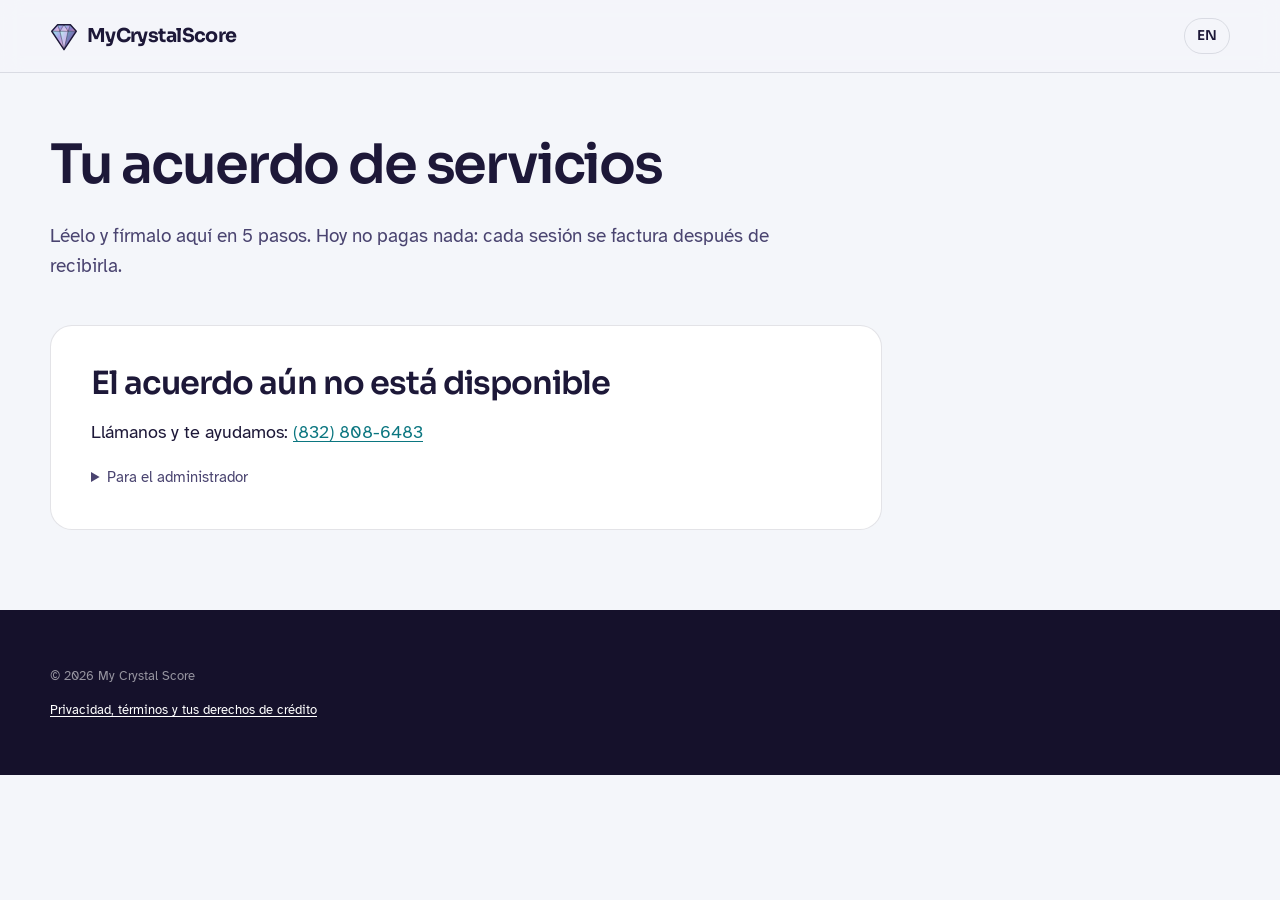
==== agreement.html @ 64c7a668 "Add client agreement: federal + Texas disclosures, e-sign consent, contract, cancellation notices" ====
<!doctype html>
<html lang="es" data-lang="es">
<head>
  <meta charset="utf-8">
  <meta name="viewport" content="width=device-width, initial-scale=1">
  <title>Tu acuerdo de servicios | MyCrystalScore</title>
  <meta name="mcs-title-es" content="Tu acuerdo de servicios | MyCrystalScore">
  <meta name="mcs-title-en" content="Your service agreement | MyCrystalScore">
  <meta name="robots" content="noindex">
  <meta name="theme-color" content="#1D1838">
  <link rel="icon" href="assets/img/favicon.svg" type="image/svg+xml">
  <link rel="preconnect" href="https://fonts.googleapis.com">
  <link rel="preconnect" href="https://fonts.gstatic.com" crossorigin>
  <link href="https://fonts.googleapis.com/css2?family=Atkinson+Hyperlegible:ital,wght@0,400;0,700;1,400&family=Sora:wght@400;600;700&display=swap" rel="stylesheet">
  <link rel="stylesheet" href="assets/css/styles.css">
  <script src="assets/js/config.js"></script>
  <script>
    (function () {
      try {
        var p = new URLSearchParams(location.search).get('lang');
        var l = p || localStorage.getItem('mcs-lang') || (window.MCS_CONFIG && MCS_CONFIG.defaultLang) || 'es';
        if (p) localStorage.setItem('mcs-lang', p);
        l = l === 'en' ? 'en' : 'es';
        document.documentElement.setAttribute('data-lang', l);
        document.documentElement.lang = l;
      } catch (e) {}
    })();
  </script>
</head>
<body>
  <a class="skip" href="#main"><span lang="es">Saltar al contenido</span><span lang="en">Skip to content</span></a>

  <header class="site-header">
    <div class="wrap header-inner">
      <a class="brand" href="index.html">
        <img src="assets/img/logo.svg" alt="" width="28" height="32">
        <span>MyCrystalScore</span>
      </a>
      <div class="header-actions" style="margin-left:auto">
        <button class="lang-toggle" type="button" data-lang-toggle data-aria-es="Ver el sitio en inglés" data-aria-en="Ver el sitio en español">
          <span lang="es">EN</span><span lang="en">ES</span>
        </button>
      </div>
    </div>
  </header>

  <main id="main" class="wrap agreement-main">
    <div class="page-head">
      <h1><span lang="es">Tu acuerdo de servicios</span><span lang="en">Your service agreement</span></h1>
      <p class="section-lede">
        <span lang="es">Léelo y fírmalo aquí en 5 pasos. Hoy no pagas nada: cada sesión se factura después de recibirla.</span>
        <span lang="en">Read and sign it here in 5 steps. You pay nothing today: each session is invoiced after you receive it.</span>
      </p>
    </div>

    <div id="agreement-app">
      <div class="preview-banner" data-preview-banner hidden>
        <strong><span lang="es">Vista previa.</span><span lang="en">Preview.</span></strong>
        <span lang="es">Puedes recorrer todos los pasos, pero no se puede firmar en este modo.</span>
        <span lang="en">You can go through every step, but signing is disabled in this mode.</span>
        <span data-missing-preview-wrap><br><span lang="es">Falta configurar en config.js:</span><span lang="en">Missing in config.js:</span> <code data-missing-preview></code></span>
      </div>

      <div class="step-card" data-unavailable hidden>
        <h2><span lang="es">El acuerdo aún no está disponible</span><span lang="en">The agreement isn't available yet</span></h2>
        <p data-contact><span lang="es">Llámanos y te ayudamos:</span><span lang="en">Call us and we'll help:</span> <a data-phone href="#"></a></p>
        <details class="admin-note">
          <summary><span lang="es">Para el administrador</span><span lang="en">For the site admin</span></summary>
          <p><span lang="es">Completa estos datos en assets/js/config.js:</span><span lang="en">Fill in these settings in assets/js/config.js:</span> <code data-missing-list></code></p>
          <p><a href="agreement.html?preview=1"><span lang="es">Ver vista previa</span><span lang="en">See preview</span></a></p>
        </details>
      </div>

      <div data-flow hidden>
        <ol class="stepper" data-stepper>
          <li><span lang="es">Tus datos</span><span lang="en">Your info</span></li>
          <li><span lang="es">Firma electrónica</span><span lang="en">E-signature</span></li>
          <li><span lang="es">Derechos federales</span><span lang="en">Federal rights</span></li>
          <li><span lang="es">Divulgación de Texas</span><span lang="en">Texas disclosure</span></li>
          <li><span lang="es">Contrato</span><span lang="en">Contract</span></li>
        </ol>

        <form id="agreement-form" novalidate>
          <!-- Step 1 -->
          <section class="step-card" data-step="1">
            <h2><span lang="es">Tus datos</span><span lang="en">Your info</span></h2>
            <div class="field">
              <label for="ag-name"><span lang="es">Nombre legal completo</span><span lang="en">Full legal name</span></label>
              <input id="ag-name" type="text" autocomplete="name" required>
              <p class="field-error" hidden></p>
            </div>
            <div class="row-2">
              <div class="field">
                <label for="ag-email"><span lang="es">Correo electrónico</span><span lang="en">Email</span></label>
                <input id="ag-email" type="email" inputmode="email" autocomplete="email" required>
                <p class="field-error" hidden></p>
              </div>
              <div class="field">
                <label for="ag-phone"><span lang="es">Teléfono celular</span><span lang="en">Mobile phone</span></label>
                <input id="ag-phone" type="tel" inputmode="tel" autocomplete="tel-national" required>
                <p class="field-error" hidden></p>
              </div>
            </div>
            <div class="field">
              <label for="ag-address"><span lang="es">Dirección (calle, ciudad, estado, código postal)</span><span lang="en">Address (street, city, state, ZIP)</span></label>
              <input id="ag-address" type="text" autocomplete="street-address" required>
              <p class="field-error" hidden></p>
            </div>
            <div class="field" data-plan-field>
              <label for="ag-plan"><span lang="es">Programa</span><span lang="en">Program</span></label>
              <select id="ag-plan">
                <option value="individual" data-es="Programa individual" data-en="Individual program">Programa individual</option>
                <option value="pareja" data-es="Pareja" data-en="Couples">Pareja</option>
              </select>
            </div>
            <div class="field" data-coclient hidden>
              <label for="ag-coclient"><span lang="es">Nombre completo de tu pareja (firma su propio acuerdo)</span><span lang="en">Your partner's full name (signs their own agreement)</span></label>
              <input id="ag-coclient" type="text">
              <p class="field-error" hidden></p>
            </div>
            <p class="form-note"><span lang="es">Este acuerdo nunca te pide tu número de Seguro Social ni tu ITIN.</span><span lang="en">This agreement never asks for your Social Security number or ITIN.</span></p>
            <div class="step-actions"><span></span><button class="btn btn-primary" type="button" data-next><span lang="es">Continuar</span><span lang="en">Continue</span></button></div>
          </section>

          <!-- Step 2 -->
          <section class="step-card" data-step="2" hidden>
            <h2><span lang="es">Consentimiento para firmar en línea</span><span lang="en">Consent to sign online</span></h2>
            <div class="doc-plain" data-doc="esign"></div>
            <label class="consent" for="ag-esign">
              <input type="checkbox" id="ag-esign">
              <span><span lang="es">Doy mi consentimiento para recibir y firmar estos documentos de forma electrónica.</span><span lang="en">I consent to receive and sign these documents electronically.</span><p class="field-error" hidden></p></span>
            </label>
            <label class="consent" for="ag-access">
              <input type="checkbox" id="ag-access">
              <span><span lang="es">Confirmo que puedo abrir y leer esta página, y que puedo imprimirla o guardarla.</span><span lang="en">I confirm I can open and read this page, and that I can print or save it.</span><p class="field-error" hidden></p></span>
            </label>
            <div class="step-actions">
              <button class="btn btn-ghost" type="button" data-back><span lang="es">Atrás</span><span lang="en">Back</span></button>
              <button class="btn btn-primary" type="button" data-next><span lang="es">Continuar</span><span lang="en">Continue</span></button>
            </div>
          </section>

          <!-- Step 3 -->
          <section class="step-card" data-step="3" hidden>
            <p class="doc-label"><span lang="es">Documento 1 de 3</span><span lang="en">Document 1 of 3</span></p>
            <h2><span lang="es">Tus derechos según la ley federal</span><span lang="en">Your rights under federal law</span></h2>
            <p><span lang="es">La ley nos pide entregarte esta declaración por separado, antes de cualquier contrato.</span><span lang="en">The law requires us to give you this statement separately, before any contract.</span></p>
            <div class="legal-doc" data-doc="federal" tabindex="0"></div>
            <div class="field ack">
              <label for="ag-ack-federal"><span lang="es">Escribe tu nombre completo para firmar de recibido</span><span lang="en">Type your full name to acknowledge receipt</span></label>
              <input id="ag-ack-federal" type="text" autocomplete="off">
              <p class="form-note"><span lang="es">Debe coincidir con:</span><span lang="en">Must match:</span> <strong data-name-hint></strong></p>
              <p class="field-error" hidden></p>
            </div>
            <div class="step-actions">
              <button class="btn btn-ghost" type="button" data-back><span lang="es">Atrás</span><span lang="en">Back</span></button>
              <button class="btn btn-primary" type="button" data-next><span lang="es">Firmar de recibido y continuar</span><span lang="en">Acknowledge and continue</span></button>
            </div>
          </section>

          <!-- Step 4 -->
          <section class="step-card" data-step="4" hidden>
            <p class="doc-label"><span lang="es">Documento 2 de 3</span><span lang="en">Document 2 of 3</span></p>
            <h2><span lang="es">Declaración de divulgación de Texas</span><span lang="en">Texas disclosure statement</span></h2>
            <div class="legal-doc" data-doc="texas" tabindex="0"></div>
            <div class="field ack">
              <label for="ag-ack-texas"><span lang="es">Escribe tu nombre completo para firmar de recibido</span><span lang="en">Type your full name to acknowledge receipt</span></label>
              <input id="ag-ack-texas" type="text" autocomplete="off">
              <p class="form-note"><span lang="es">Debe coincidir con:</span><span lang="en">Must match:</span> <strong data-name-hint></strong></p>
              <p class="field-error" hidden></p>
            </div>
            <div class="step-actions">
              <button class="btn btn-ghost" type="button" data-back><span lang="es">Atrás</span><span lang="en">Back</span></button>
              <button class="btn btn-primary" type="button" data-next><span lang="es">Firmar de recibido y continuar</span><span lang="en">Acknowledge and continue</span></button>
            </div>
          </section>

          <!-- Step 5 -->
          <section class="step-card" data-step="5" hidden>
            <p class="doc-label"><span lang="es">Documento 3 de 3</span><span lang="en">Document 3 of 3</span></p>
            <h2><span lang="es">Contrato de servicios</span><span lang="en">Services contract</span></h2>
            <div class="legal-doc" data-doc="contract" tabindex="0"></div>
            <h3 class="notices-title"><span lang="es">Avisos de cancelación (adjuntos)</span><span lang="en">Notice of Cancellation (attached)</span></h3>
            <div class="legal-doc legal-doc-short" data-doc="notices" tabindex="0"></div>

            <div class="sign-block">
              <div data-doc="cancel"></div>
              <p class="deadline-note"><span lang="es">Fecha límite para cancelar:</span><span lang="en">Cancellation deadline:</span> <strong data-deadline-text></strong> <span lang="es">a la medianoche.</span><span lang="en">at midnight.</span></p>
              <div class="field">
                <label for="ag-sign"><span lang="es">Firma: escribe tu nombre legal completo</span><span lang="en">Signature: type your full legal name</span></label>
                <input id="ag-sign" class="sig-input" type="text" autocomplete="off">
                <p class="form-note"><span lang="es">Debe coincidir con:</span><span lang="en">Must match:</span> <strong data-name-hint></strong></p>
                <p class="field-error" hidden></p>
              </div>
              <label class="consent" for="ag-agree">
                <input type="checkbox" id="ag-agree">
                <span><span lang="es">Leí y acepto este contrato. Entiendo que hoy no pago nada y que cada sesión se factura después de recibirla.</span><span lang="en">I have read and agree to this contract. I understand I pay nothing today and each session is invoiced after I receive it.</span><p class="field-error" hidden></p></span>
              </label>
            </div>

            <div class="step-actions">
              <button class="btn btn-ghost" type="button" data-back><span lang="es">Atrás</span><span lang="en">Back</span></button>
              <button class="btn btn-primary" type="submit" data-sign><span lang="es">Firmar acuerdo</span><span lang="en">Sign agreement</span></button>
            </div>
            <div class="form-alert" data-alert role="alert" hidden></div>
          </section>
        </form>
      </div>

      <section class="step-card done-card" data-done hidden tabindex="-1">
        <div class="gem" data-gem-static="1"></div>
        <h2><span lang="es">Acuerdo firmado</span><span lang="en">Agreement signed</span></h2>
        <p><span lang="es">Guarda tu copia. Incluye los 3 documentos y los avisos de cancelación.</span><span lang="en">Save your copy. It includes all 3 documents and the cancellation notices.</span></p>
        <ul class="check-list">
          <li><span lang="es">Puedes cancelar sin costo hasta la medianoche del</span><span lang="en">You can cancel at no cost until midnight on</span> <strong data-done-deadline></strong>.</li>
          <li><span lang="es">Tu primera sesión puede agendarse a partir del</span><span lang="en">Your first session can be scheduled starting</span> <strong data-done-earliest></strong>.</li>
          <li><span lang="es">Hoy no pagas nada. Te llegará una factura después de cada sesión.</span><span lang="en">You pay nothing today. You'll get an invoice after each session.</span></li>
        </ul>
        <div class="success-actions">
          <a class="btn btn-primary" data-download href="#"><span lang="es">Descargar mi copia</span><span lang="en">Download my copy</span></a>
          <button class="btn btn-ghost" type="button" data-print><span lang="es">Imprimir o guardar PDF</span><span lang="en">Print or save PDF</span></button>
        </div>
        <p class="form-note"><span lang="es">Código de verificación:</span><span lang="en">Verification code:</span> <code data-done-hash></code></p>
      </section>
    </div>
  </main>

  <div id="print-root"></div>

  <footer class="site-footer">
    <div class="wrap">
      <div class="footer-legal" style="padding-top:0">
        <p data-cso hidden>
          <span lang="es">Organización de Servicios de Crédito registrada en Texas, núm.</span>
          <span lang="en">Registered Texas Credit Services Organization No.</span>
          <span data-cso-num></span>
        </p>
        <p>© <span data-year>2026</span> <span data-legal-name>My Crystal Score</span></p>
        <p><a href="legal.html"><span lang="es">Privacidad, términos y tus derechos de crédito</span><span lang="en">Privacy, terms, and your credit rights</span></a></p>
      </div>
    </div>
  </footer>

  <script src="assets/js/main.js"></script>
  <script src="assets/js/agreement-legal.js"></script>
  <script src="assets/js/agreement-contract.js"></script>
  <script src="assets/js/agreement.js"></script>
</body>
</html>
---- assets/css/styles.css ----
/* =====================================================================
   MyCrystalScore — styles
   Palette: amethyst ink + cool mist, with iridescent "crystal" facets
   Type: Sora (headings, numbers) + Atkinson Hyperlegible (reading)
   ===================================================================== */
:root {
  --ink: #1D1838;
  --ink-2: #4A4470;
  --ink-3: #6E6893;
  --ink-deep: #15112B;
  --mist: #F4F6FA;
  --quartz: #ECE8F7;
  --white: #FFFFFF;
  --aqua: #2BB3BC;
  --aqua-bright: #7FE3E8;
  --aqua-deep: #0B7680;
  --aqua-pale: #D7F3F4;
  --lilac: #9B8BE0;
  --rose: #EFA3C2;
  --cloud: #CFCADB;
  --error: #B3261E;
  --line: rgba(29, 24, 56, .12);
  --line-dark: rgba(255, 255, 255, .14);

  --font-display: "Sora", system-ui, -apple-system, "Segoe UI", sans-serif;
  --font-body: "Atkinson Hyperlegible", system-ui, -apple-system, "Segoe UI", sans-serif;

  --wrap: 1180px;
  --header-h: 72px;
}

/* ---------- Base ---------- */
*, *::before, *::after { box-sizing: border-box; }
[hidden] { display: none !important; }
html { scroll-behavior: smooth; -webkit-text-size-adjust: 100%; scroll-padding-top: calc(var(--header-h) + 12px); }
body {
  margin: 0;
  background: var(--mist);
  color: var(--ink);
  font-family: var(--font-body);
  font-size: 1.125rem;
  line-height: 1.6;
  -webkit-font-smoothing: antialiased;
}
img, svg { max-width: 100%; display: block; }
h1, h2, h3 {
  font-family: var(--font-display);
  font-weight: 600;
  line-height: 1.12;
  letter-spacing: -.02em;
  margin: 0 0 .5em;
  text-wrap: balance;
}
h1 { font-size: clamp(2.6rem, 5.6vw, 4.5rem); letter-spacing: -.04em; line-height: 1.04; }
h2 { font-size: clamp(1.9rem, 3.4vw, 2.75rem); letter-spacing: -.03em; }
h3 { font-size: 1.25rem; letter-spacing: -.01em; }
p { margin: 0 0 1em; max-width: 62ch; }
a { color: var(--aqua-deep); text-underline-offset: .18em; }
a[data-phone] { white-space: nowrap; }
:focus-visible { outline: 3px solid var(--aqua); outline-offset: 3px; border-radius: 4px; }

/* Language switching: only the active language is shown */
html[data-lang="es"] body [lang="en"]:not(.keep-lang),
html[data-lang="en"] body [lang="es"]:not(.keep-lang) { display: none !important; }

.wrap { width: min(100% - 2.5rem, var(--wrap)); margin-inline: auto; }
.skip {
  position: absolute; left: 1rem; top: -100px; z-index: 100;
  background: var(--ink); color: #fff; padding: .6rem 1rem; border-radius: 8px;
}
.skip:focus { top: 1rem; }

/* ---------- Buttons ---------- */
.btn {
  white-space: nowrap;
  display: inline-flex; align-items: center; justify-content: center; gap: .5rem;
  font-family: var(--font-display); font-weight: 600; font-size: 1rem; line-height: 1.2;
  text-decoration: none; text-align: center;
  border-radius: 999px; padding: .95rem 1.6rem;
  border: 2px solid transparent; cursor: pointer;
  transition: background-color .15s ease, color .15s ease, border-color .15s ease;
}
.btn-primary { background: var(--aqua-deep); color: #fff; }
.btn-primary:hover { background: #085E66; }
.btn-ghost { background: transparent; color: var(--ink); border-color: var(--ink); }
.btn-ghost:hover { background: var(--ink); color: #fff; }
.btn-crystal { background: var(--aqua-bright); color: var(--ink); }
.btn-crystal:hover { background: #fff; }
.btn-light { background: #fff; color: var(--ink); }
.btn-light:hover { background: var(--aqua-pale); }
.btn-sm { padding: .6rem 1.1rem; font-size: .95rem; }
.btn[disabled] { opacity: .6; cursor: progress; }

/* ---------- Header ---------- */
.site-header {
  position: sticky; top: 0; z-index: 50;
  background: rgba(244, 246, 250, .9);
  -webkit-backdrop-filter: saturate(1.4) blur(10px);
  backdrop-filter: saturate(1.4) blur(10px);
  border-bottom: 1px solid var(--line);
}
.header-inner { display: flex; align-items: center; gap: 1.5rem; height: var(--header-h); }
.brand {
  display: flex; align-items: center; gap: .55rem; text-decoration: none; color: var(--ink);
  font-family: var(--font-display); font-weight: 700; font-size: 1.2rem; letter-spacing: -.03em;
}
.brand img { width: 28px; height: auto; }
.nav { display: flex; gap: 1.75rem; margin-left: auto; }
.nav a { color: var(--ink-2); text-decoration: none; font-size: 1rem; }
.nav a:hover { color: var(--ink); text-decoration: underline; }
.nav .nav-login, .nav .nav-cta { display: none; }
.nav a.nav-cta { color: var(--aqua-deep); font-weight: 700; border-bottom: 0; }
.header-actions { display: flex; align-items: center; gap: .9rem; }
.lang-toggle {
  background: none; border: 1.5px solid var(--line); border-radius: 999px;
  padding: .4rem .75rem; font: inherit; font-family: var(--font-display); font-size: .85rem; font-weight: 600;
  color: var(--ink); cursor: pointer;
}
.lang-toggle:hover { border-color: var(--ink); }
.link-login { color: var(--ink); text-decoration: none; font-size: 1rem; }
.link-login:hover { text-decoration: underline; }
.menu-btn {
  display: none; width: 44px; height: 44px; border-radius: 12px;
  border: 1.5px solid var(--line); background: none; cursor: pointer; place-items: center;
}
.menu-btn span, .menu-btn span::before, .menu-btn span::after {
  display: block; width: 18px; height: 2px; background: var(--ink); position: relative; content: "";
}
.menu-btn span::before { position: absolute; top: -6px; }
.menu-btn span::after { position: absolute; top: 6px; }

@media (max-width: 960px) {
  .nav {
    position: absolute; top: var(--header-h); left: 0; right: 0;
    flex-direction: column; gap: 0; display: none;
    background: var(--mist); border-bottom: 1px solid var(--line);
    padding: .25rem 1.25rem 1rem;
  }
  .nav.open { display: flex; }
  .nav a { padding: .9rem 0; border-bottom: 1px solid var(--line); font-size: 1.05rem; }
  .nav .nav-login:not([hidden]) { display: block; }
  .nav .nav-cta { display: block; }
  .link-login { display: none; }
  .header-actions { margin-left: auto; }
  .menu-btn { display: grid; }
}
@media (max-width: 520px) {
  .header-inner { gap: .75rem; }
  .header-actions { gap: .5rem; }
  .site-header .header-actions .btn-sm { display: none; }
}

/* ---------- Sections ---------- */
.section { padding: clamp(4rem, 8vw, 7rem) 0; }
.section-head { max-width: 42rem; margin-bottom: 2.75rem; }
.section-lede { color: var(--ink-2); font-size: 1.2rem; }

/* ---------- Hero ---------- */
.hero { padding: clamp(3rem, 7vw, 6rem) 0 clamp(3.5rem, 7vw, 6rem); }
.hero-grid {
  display: grid; grid-template-columns: 1.15fr .85fr;
  gap: clamp(2rem, 5vw, 4.5rem); align-items: center;
}
.hero h1 { max-width: 11ch; }
.lede { font-size: 1.25rem; color: var(--ink-2); max-width: 34em; }
.cta-row { display: flex; flex-wrap: wrap; gap: .8rem; margin: 1.9rem 0 2.1rem; }
.assurances { list-style: none; padding: 0; margin: 0; display: grid; gap: .55rem; color: var(--ink-2); font-size: 1rem; }
.assurances li, .plan li, .check-list li { display: flex; gap: .7rem; align-items: baseline; }
.assurances li::before, .plan li::before, .check-list li::before {
  content: ""; flex: none; width: .55rem; height: .55rem;
  transform: translateY(-.08rem) rotate(45deg);
  background: linear-gradient(135deg, var(--aqua), var(--lilac));
  border-radius: 2px;
}

/* The jewel box: dark card that holds the crystal score */
.jewel {
  margin: 0;
  background: radial-gradient(120% 85% at 50% 0%, #332C63 0%, var(--ink) 62%);
  color: #fff; border-radius: 28px;
  padding: 2.25rem 2rem 1.5rem;
  box-shadow: 0 34px 60px -34px rgba(29, 24, 56, .65);
}
.gem { width: min(210px, 62%); margin: 0 auto; aspect-ratio: 240 / 270; }
.gem svg { width: 100%; height: 100%; overflow: visible; }
.score-readout { display: flex; align-items: baseline; justify-content: center; gap: .8rem; margin-top: .75rem; }
.score-num {
  font-family: var(--font-display); font-weight: 600;
  font-size: clamp(3.2rem, 6vw, 4.4rem); letter-spacing: -.04em; line-height: 1;
  font-variant-numeric: tabular-nums;
}
.score-band { font-family: var(--font-display); font-size: 1.05rem; color: var(--aqua-pale); min-width: 5.5em; }
.meter {
  position: relative; height: 6px; border-radius: 6px; max-width: 280px; margin: 1.1rem auto 0;
  background: linear-gradient(90deg, #6E6893, var(--lilac) 45%, var(--aqua-bright));
}
.meter i {
  position: absolute; top: 50%; left: var(--pos, 50%);
  width: 14px; height: 14px; border-radius: 3px; background: #fff;
  transform: translate(-50%, -50%) rotate(45deg);
  box-shadow: 0 0 0 4px rgba(255, 255, 255, .18);
}
.meter-scale {
  display: flex; justify-content: space-between; max-width: 280px; margin: .45rem auto 0;
  font-size: .8rem; color: rgba(255, 255, 255, .55); font-variant-numeric: tabular-nums;
}
.bureaus {
  display: grid; grid-template-columns: repeat(3, 1fr);
  margin-top: 1.5rem; padding-top: 1.1rem; border-top: 1px solid var(--line-dark); text-align: center;
}
.bureaus span { display: block; font-size: .85rem; color: rgba(255, 255, 255, .65); }
.bureaus b { font-family: var(--font-display); font-size: 1.4rem; font-weight: 600; font-variant-numeric: tabular-nums; }
.jewel figcaption { font-size: .8rem; color: rgba(255, 255, 255, .55); text-align: center; margin: 1.1rem auto 0; max-width: 30em; }

@media (max-width: 900px) {
  .hero-grid { grid-template-columns: 1fr; }
  .hero h1 { max-width: 14ch; }
}

/* ---------- Steps (a real sequence, so it is numbered) ---------- */
.step-list {
  list-style: none; padding: 0; margin: 0; counter-reset: step;
  display: grid; grid-template-columns: repeat(4, 1fr); gap: 2rem; position: relative;
}
.step-list::before {
  content: ""; position: absolute; top: 23px; left: 23px; right: calc(25% - 1.5rem - 23px);
  height: 2px; background: linear-gradient(90deg, var(--aqua), var(--lilac), var(--rose)); opacity: .55;
}
.step-list li { counter-increment: step; position: relative; }
.step-list li::before {
  content: counter(step);
  display: grid; place-items: center; position: relative; z-index: 1;
  width: 46px; height: 46px; margin-bottom: 1.2rem;
  clip-path: polygon(50% 0, 100% 50%, 50% 100%, 0 50%);
  background: var(--ink); color: #fff;
  font-family: var(--font-display); font-weight: 600; font-size: 1rem;
}
.step-list p { color: var(--ink-2); font-size: 1.02rem; }
@media (max-width: 900px) {
  .step-list { grid-template-columns: 1fr 1fr; }
  .step-list::before { display: none; }
}
@media (max-width: 560px) { .step-list { grid-template-columns: 1fr; } }

/* ---------- Simulator ---------- */
.sim { background: var(--ink); color: #fff; }
.sim h2 { color: #fff; }
.sim p { color: rgba(255, 255, 255, .76); }
.sim-grid {
  display: grid; grid-template-columns: 1fr 1fr;
  grid-template-areas: "intro aside" "ctl aside";
  gap: 2.5rem clamp(2rem, 6vw, 6rem); align-items: start;
}
.sim-intro { grid-area: intro; }
.sim-controls { grid-area: ctl; display: grid; gap: 1.6rem; }
.sim-aside { grid-area: aside; position: sticky; top: calc(var(--header-h) + 24px); }
.sim-result { text-align: center; }
.ctl label, .ctl .ctl-label { display: flex; justify-content: space-between; gap: 1rem; font-size: 1.02rem; margin-bottom: .35rem; }
.ctl output { font-family: var(--font-display); font-weight: 600; font-variant-numeric: tabular-nums; color: var(--aqua-bright); white-space: nowrap; }
.ctl-hint { font-size: .88rem; color: rgba(255, 255, 255, .55) !important; margin: .2rem 0 0; }
.ctl-check { display: flex; gap: .75rem; align-items: flex-start; font-size: 1.02rem; cursor: pointer; }
.ctl-check input { width: 22px; height: 22px; margin-top: .15rem; accent-color: var(--aqua); flex: none; }

.sim input[type="range"] {
  -webkit-appearance: none; appearance: none;
  width: 100%; height: 30px; background: transparent; cursor: pointer; margin: 0;
}
.sim input[type="range"]::-webkit-slider-runnable-track {
  height: 6px; border-radius: 6px;
  background: linear-gradient(90deg, var(--aqua-bright) 0 var(--fill, 50%), rgba(255, 255, 255, .18) var(--fill, 50%) 100%);
}
.sim input[type="range"]::-moz-range-track {
  height: 6px; border-radius: 6px;
  background: linear-gradient(90deg, var(--aqua-bright) 0 var(--fill, 50%), rgba(255, 255, 255, .18) var(--fill, 50%) 100%);
}
.sim input[type="range"]::-webkit-slider-thumb {
  -webkit-appearance: none; appearance: none;
  width: 24px; height: 24px; margin-top: -9px; border-radius: 50%;
  background: #fff; border: 5px solid var(--aqua);
}
.sim input[type="range"]::-moz-range-thumb {
  width: 14px; height: 14px; border-radius: 50%;
  background: #fff; border: 5px solid var(--aqua);
}
.sim input[type="range"]:focus-visible { outline: 3px solid var(--aqua-bright); outline-offset: 4px; }

.sim-notes { margin-top: 1.75rem; }
.sim-tip {
  background: rgba(255, 255, 255, .06); border: 1px solid var(--line-dark); border-radius: 16px;
  padding: 1.1rem 1.25rem; color: #fff !important; font-size: 1.02rem; margin: 0 auto;
}
.sim .fine { font-size: .82rem; color: rgba(255, 255, 255, .5); margin: 1rem 0 0; }

@media (max-width: 900px) {
  .sim-grid { grid-template-columns: 1fr; grid-template-areas: "intro" "result" "ctl" "notes"; gap: 1.75rem; }
  .sim-aside { display: contents; }
  .sim-result {
    grid-area: result; position: sticky; top: var(--header-h); z-index: 5;
    background: var(--ink); padding: .75rem 0 1rem; border-bottom: 1px solid var(--line-dark);
    display: grid; grid-template-columns: 84px 1fr; align-items: center; gap: 1rem; text-align: left;
  }
  .sim-result .gem { width: 84px; }
  .sim-result .score-readout { justify-content: flex-start; margin: 0; }
  .sim-result .score-num { font-size: 2.6rem; }
  .sim-result .meter, .sim-result .meter-scale { margin-left: 0; }
  .sim-result .meter-scale { display: none; }
  .sim-notes { grid-area: notes; margin-top: 0; }
}

/* ---------- Inside the product ---------- */
.inside-grid { display: grid; grid-template-columns: .95fr 1.05fr; gap: clamp(2rem, 6vw, 5.5rem); align-items: center; }
.alerts-mock {
  background: #fff; border-radius: 22px; border: 1px solid var(--line);
  padding: 1.25rem 1.25rem .5rem;
  box-shadow: 0 26px 50px -30px rgba(29, 24, 56, .4);
}
.mock-head { display: flex; justify-content: space-between; align-items: baseline; padding: .25rem .5rem 1rem; }
.mock-head strong { font-family: var(--font-display); font-weight: 600; font-size: 1.1rem; }
.mock-head small { color: var(--ink-3); font-size: .85rem; }
.alert { display: grid; grid-template-columns: auto 1fr auto; gap: .9rem; align-items: start; padding: 1rem .5rem; border-top: 1px solid var(--line); }
.alert .dot { width: 12px; height: 12px; margin-top: .45rem; clip-path: polygon(50% 0, 100% 50%, 50% 100%, 0 50%); background: var(--aqua); }
.alert .dot.lilac { background: var(--lilac); }
.alert .dot.rose { background: var(--rose); }
.alert strong { display: block; font-size: 1rem; }
.alert .alert-sub { display: block; font-size: .92rem; color: var(--ink-3); }
.alert time { font-size: .82rem; color: var(--ink-3); white-space: nowrap; }
.feature-list { display: grid; grid-template-columns: 1fr 1fr; gap: 1.7rem 2.25rem; margin: 2.25rem 0 0; }
.feature-list dt { font-family: var(--font-display); font-weight: 600; font-size: 1.08rem; margin-bottom: .3rem; }
.feature-list dd { margin: 0; color: var(--ink-2); font-size: 1rem; }
@media (max-width: 900px) {
  .inside-grid { grid-template-columns: 1fr; }
  .alerts-mock { order: 2; }
}
@media (max-width: 560px) { .feature-list { grid-template-columns: 1fr; } }

/* ---------- Audience ---------- */
.audience { background: var(--quartz); }
.aud-grid { display: grid; grid-template-columns: repeat(3, 1fr); gap: 2.5rem; }
.aud-grid article { border-top: 3px solid var(--ink); padding-top: 1.25rem; }
.aud-grid p { color: var(--ink-2); font-size: 1.02rem; }
.home-bridge {
  margin-top: 3.5rem; display: flex; flex-wrap: wrap; gap: 1.25rem 2rem;
  align-items: center; justify-content: space-between;
  background: #fff; border-radius: 22px; padding: 1.75rem 2rem;
}
.home-bridge p { margin: 0; max-width: 46ch; }
.home-bridge .small-link { display: block; margin-top: .4rem; font-size: .85rem; }
@media (max-width: 900px) { .aud-grid { grid-template-columns: 1fr; gap: 2rem; } }

/* ---------- Plans ---------- */
.plan-grid { display: grid; grid-template-columns: repeat(3, 1fr); gap: 1.5rem; align-items: stretch; }
.plan {
  position: relative;
  background: #fff; border: 1px solid var(--line); border-radius: 22px;
  padding: 2rem 1.75rem; display: flex; flex-direction: column;
}
.plan h3 { font-size: 1.4rem; margin-bottom: .25rem; }
.plan-featured { background: var(--ink); color: #fff; border-color: var(--ink); transform: translateY(-10px); }
.plan-flag {
  position: absolute; top: -.85rem; left: 1.75rem; margin: 0;
  font-family: var(--font-display); font-size: .85rem; font-weight: 600;
  background: var(--aqua-bright); color: var(--ink); padding: .25rem .75rem; border-radius: 999px;
}
.plan-for { color: var(--ink-2); font-size: 1rem; min-height: 3.2em; }
.plan-featured .plan-for { color: rgba(255, 255, 255, .72); }
.price { font-family: var(--font-display); display: flex; align-items: baseline; margin: .75rem 0 1.4rem; }
.price .cur { font-size: 1.4rem; font-weight: 600; align-self: flex-start; margin-top: .35rem; }
.price .amt { font-size: 3.1rem; font-weight: 600; letter-spacing: -.04em; line-height: 1; font-variant-numeric: tabular-nums; }
.price .per { font-size: 1rem; color: var(--ink-3); margin-left: .35rem; }
.plan-featured .price .per { color: rgba(255, 255, 255, .6); }
.plan ul { list-style: none; padding: 0; margin: 0 0 1.9rem; display: grid; gap: .7rem; font-size: 1rem; }
.plan .btn { margin-top: auto; }
.plans-fine { font-size: .9rem; color: var(--ink-3); margin-top: 2.25rem; max-width: 75ch; }
@media (max-width: 900px) {
  .plan-grid { grid-template-columns: 1fr; max-width: 30rem; }
  .plan-featured { transform: none; order: -1; }
  .plan-for { min-height: 0; }
}

/* Pricing layout: program card(s) + how-billing-works panel */
.pricing-grid {
  display: grid; grid-template-columns: minmax(0, 1fr) minmax(0, 1fr); gap: 1.5rem 2.5rem; align-items: start;
  max-width: 62rem;
}
.pricing-grid:has(.plan[data-couples]:not([hidden])) { grid-template-columns: repeat(3, minmax(0, 1fr)); max-width: none; }
.pricing-grid .plan-featured { transform: none; }
.price-total { margin: -0.6rem 0 1.4rem; font-size: 1rem; color: var(--ink-3); }
.plan-featured .price-total { color: rgba(255, 255, 255, .72); }
.price .per { white-space: nowrap; }
.billing-steps { padding: .5rem 0 0; }
.billing-steps h3 { font-size: 1.25rem; margin-bottom: 1.1rem; }
.billing-steps ol { list-style: none; padding: 0; margin: 0; counter-reset: b; display: grid; gap: 1.1rem; }
.billing-steps li { counter-increment: b; display: grid; grid-template-columns: 34px 1fr; gap: .9rem; align-items: start; color: var(--ink-2); font-size: 1.02rem; }
.billing-steps li::before {
  content: counter(b); display: grid; place-items: center; width: 34px; height: 34px;
  clip-path: polygon(50% 0, 100% 50%, 50% 100%, 0 50%);
  background: var(--ink); color: #fff; font-family: var(--font-display); font-weight: 600; font-size: .85rem;
}
@media (max-width: 900px) {
  .pricing-grid, .pricing-grid:has(.plan[data-couples]:not([hidden])) { grid-template-columns: 1fr; max-width: 32rem; }
}

/* "Your plan" checklist mock */
.todo { list-style: none; margin: 0; padding: 0; }
.todo li { display: grid; grid-template-columns: 22px 1fr; gap: .85rem; align-items: start; padding: .95rem .5rem; border-top: 1px solid var(--line); font-size: .98rem; }
.todo .box { width: 20px; height: 20px; margin-top: .15rem; border: 2px solid var(--cloud); border-radius: 6px; position: relative; }
.todo li.done .box { background: var(--aqua-deep); border-color: var(--aqua-deep); }
.todo li.done .box::after {
  content: ""; position: absolute; left: 5px; top: 1px; width: 5px; height: 10px;
  border: solid #fff; border-width: 0 2px 2px 0; transform: rotate(45deg);
}
.todo li.done > span:last-child { color: var(--ink-3); text-decoration: line-through; text-decoration-color: rgba(29, 24, 56, .35); }
.todo-progress { margin: 0; padding: .9rem .5rem .6rem; border-top: 1px solid var(--line); font-size: .88rem; color: var(--ink-3); }

/* ---------- FAQ ---------- */
.faq-grid { display: grid; grid-template-columns: .7fr 1.3fr; gap: clamp(2rem, 6vw, 5rem); align-items: start; }
.faq-aside p { color: var(--ink-2); }
.faq-list details { border-bottom: 1px solid var(--line); }
.faq-list details:first-child { border-top: 1px solid var(--line); }
.faq-list summary {
  list-style: none; cursor: pointer; position: relative;
  padding: 1.3rem 2.75rem 1.3rem 0;
  font-family: var(--font-display); font-weight: 600; font-size: 1.1rem; letter-spacing: -.01em;
}
.faq-list summary::-webkit-details-marker { display: none; }
.faq-list summary::after {
  content: ""; position: absolute; right: .5rem; top: 50%;
  width: 11px; height: 11px; border-right: 2px solid var(--ink); border-bottom: 2px solid var(--ink);
  transform: translateY(-70%) rotate(45deg); transition: transform .2s ease;
}
.faq-list details[open] summary::after { transform: translateY(-25%) rotate(-135deg); }
.faq-list .answer { padding: 0 0 1.5rem; color: var(--ink-2); }
.faq-list .answer p:last-child { margin-bottom: 0; }
@media (max-width: 900px) { .faq-grid { grid-template-columns: 1fr; } }

/* ---------- Final call to action ---------- */
.final { background: var(--ink); color: #fff; padding: clamp(3.5rem, 7vw, 5.5rem) 0; }
.final-inner { display: grid; grid-template-columns: auto 1fr auto; gap: 2.5rem; align-items: center; }
.final .gem { width: 110px; }
.final h2 { color: #fff; margin-bottom: .3rem; }
.final p { color: rgba(255, 255, 255, .75); margin: 0; }
@media (max-width: 760px) {
  .final-inner { grid-template-columns: 1fr; gap: 1.5rem; }
  .final .gem { width: 80px; margin: 0; }
}

/* ---------- Footer ---------- */
.site-footer { background: var(--ink-deep); color: rgba(255, 255, 255, .72); padding: 3.5rem 0 2.5rem; font-size: .95rem; }
.site-footer a { color: #fff; }
.footer-top { display: grid; grid-template-columns: 1.4fr 1fr 1fr; gap: 2rem; padding-bottom: 2.25rem; border-bottom: 1px solid var(--line-dark); }
.footer-top .brand { color: #fff; margin-bottom: .75rem; }
.footer-top h3 { font-size: 1rem; color: #fff; margin-bottom: .75rem; }
.footer-top ul { list-style: none; padding: 0; margin: 0; display: grid; gap: .45rem; }
.footer-legal { padding-top: 1.75rem; font-size: .82rem; color: rgba(255, 255, 255, .55); }
.footer-legal p { max-width: 100ch; }
@media (max-width: 760px) { .footer-top { grid-template-columns: 1fr; } }

/* ---------- Sign-up page ---------- */
.page-head { padding: clamp(2.5rem, 5vw, 4rem) 0 1.5rem; }
.page-head h1 { font-size: clamp(2.2rem, 4.5vw, 3.4rem); }
.signup-grid { display: grid; grid-template-columns: 1.25fr .75fr; gap: clamp(2rem, 4vw, 3.5rem); align-items: start; padding-bottom: 5rem; }
.form-card { background: #fff; border-radius: 22px; border: 1px solid var(--line); padding: clamp(1.5rem, 4vw, 2.5rem); }
.field { display: grid; gap: .4rem; margin-bottom: 1.25rem; }
.field > label, .group-label { font-weight: 700; font-size: 1rem; }
.optional { font-weight: 400; color: var(--ink-3); }
.field input, .field select {
  font: inherit; font-size: 1.05rem; color: var(--ink); width: 100%;
  padding: .85rem 1rem; border: 1.5px solid var(--cloud); border-radius: 12px; background: #fff;
}
.field select {
  -webkit-appearance: none; appearance: none; padding-right: 2.5rem;
  background-image: linear-gradient(45deg, transparent 50%, var(--ink) 50%), linear-gradient(135deg, var(--ink) 50%, transparent 50%);
  background-position: calc(100% - 20px) 52%, calc(100% - 14px) 52%;
  background-size: 6px 6px; background-repeat: no-repeat;
}
.field input:focus, .field select:focus { border-color: var(--aqua-deep); outline: 3px solid rgba(43, 179, 188, .25); outline-offset: 0; }
.field.invalid input, .field.invalid select { border-color: var(--error); }
.field-error { color: var(--error); font-size: .9rem; margin: 0; }
.row-2 { display: grid; grid-template-columns: 1fr 1fr; gap: 1rem; }
fieldset.field { border: 0; padding: 0; margin: 0 0 1.25rem; min-width: 0; }
fieldset.field legend { padding: 0; margin-bottom: .55rem; }
.pills { display: flex; flex-wrap: wrap; gap: .6rem; }
.pills input { position: absolute; opacity: 0; width: 1px; height: 1px; }
.pills label {
  border: 1.5px solid var(--cloud); border-radius: 999px; padding: .65rem 1.05rem;
  cursor: pointer; font-size: 1rem; background: #fff;
}
.pills label:hover { border-color: var(--ink-3); }
.pills input:checked + label { background: var(--ink); color: #fff; border-color: var(--ink); }
.pills input:focus-visible + label { outline: 3px solid var(--aqua); outline-offset: 2px; }
.consent { display: grid; grid-template-columns: auto 1fr; gap: .75rem; font-size: .86rem; color: var(--ink-2); margin: 1.5rem 0 1.25rem; line-height: 1.5; cursor: pointer; }
.consent input { width: 20px; height: 20px; margin-top: .15rem; accent-color: var(--aqua-deep); }
.form-note { font-size: .86rem; color: var(--ink-3); margin: 1rem 0 0; }
.form-alert { background: #FDECEA; color: var(--error); border-radius: 12px; padding: 1rem 1.2rem; margin-top: 1rem; font-size: .98rem; }
.form-alert a { color: var(--error); font-weight: 700; }
.hp { position: absolute !important; left: -9999px !important; width: 1px; height: 1px; overflow: hidden; }
.form-card .btn-primary { width: 100%; font-size: 1.05rem; padding: 1.05rem 1.6rem; }
.success-panel { text-align: center; padding: 1.5rem 0; }
.success-panel .gem { width: 110px; }
.success-panel h2 { margin-top: 1.25rem; }
.success-panel p { margin-inline: auto; color: var(--ink-2); }
.success-actions { display: flex; flex-wrap: wrap; gap: .75rem; justify-content: center; margin-top: 1.5rem; }
.side-panel { background: var(--ink); color: #fff; border-radius: 22px; padding: 2rem; position: sticky; top: calc(var(--header-h) + 24px); }
.side-panel h2 { color: #fff; font-size: 1.4rem; }
.side-panel ol { padding: 0; margin: 0 0 1.5rem; list-style: none; counter-reset: s; display: grid; gap: 1.1rem; }
.side-panel ol li { counter-increment: s; display: grid; grid-template-columns: 34px 1fr; gap: .8rem; color: rgba(255, 255, 255, .8); font-size: 1rem; }
.side-panel ol li::before {
  content: counter(s); display: grid; place-items: center; width: 34px; height: 34px;
  clip-path: polygon(50% 0, 100% 50%, 50% 100%, 0 50%);
  background: var(--aqua-bright); color: var(--ink); font-family: var(--font-display); font-weight: 600; font-size: .85rem;
}
.side-panel .note { border-top: 1px solid var(--line-dark); padding-top: 1.25rem; font-size: .92rem; color: rgba(255, 255, 255, .7); margin: 0; }
.side-panel a { color: var(--aqua-bright); }
@media (max-width: 900px) {
  .signup-grid { grid-template-columns: 1fr; }
  .side-panel { position: static; }
}
@media (max-width: 560px) { .row-2 { grid-template-columns: 1fr; gap: 0; } }

/* ---------- Legal page ---------- */
.legal { max-width: 46rem; padding-bottom: 5rem; }
.legal h2 { font-size: 1.7rem; margin-top: 3rem; padding-top: 1rem; }
.legal h3 { margin-top: 1.75rem; }
.legal p, .legal li { color: var(--ink-2); }
.legal ul { padding-left: 1.2rem; }
.legal li { margin-bottom: .5rem; }
.legal-toc { display: flex; flex-wrap: wrap; gap: .6rem; margin: 1.5rem 0 0; padding: 0; list-style: none; }
.legal-toc a { display: inline-block; padding: .5rem .95rem; border: 1.5px solid var(--line); border-radius: 999px; text-decoration: none; color: var(--ink); font-size: .95rem; }
.legal-toc a:hover { border-color: var(--ink); }
.updated { color: var(--ink-3); font-size: .95rem; }

/* ---------- Agreement page ---------- */
.agreement-main { padding-bottom: 5rem; }
.stepper { list-style: none; padding: 0; margin: .5rem 0 1.75rem; display: flex; flex-wrap: wrap; gap: .5rem; counter-reset: st; }
.stepper li {
  counter-increment: st; display: flex; align-items: center; gap: .5rem;
  padding: .35rem .85rem .35rem .35rem; border-radius: 999px; background: #fff; border: 1px solid var(--line);
  font-size: .9rem; color: var(--ink-3);
}
.stepper li::before {
  content: counter(st); width: 26px; height: 26px; display: grid; place-items: center; border-radius: 50%;
  background: var(--quartz); color: var(--ink); font-family: var(--font-display); font-weight: 600; font-size: .8rem;
}
.stepper li[aria-current="step"] { color: var(--ink); border-color: var(--ink); font-weight: 700; }
.stepper li[aria-current="step"]::before { background: var(--ink); color: #fff; }
.stepper li.done::before { background: var(--aqua-deep); color: #fff; }
.step-card { background: #fff; border: 1px solid var(--line); border-radius: 22px; padding: clamp(1.4rem, 4vw, 2.5rem); max-width: 52rem; }
.step-card h2 { font-size: clamp(1.5rem, 3vw, 2rem); }
.step-card h2:focus { outline: none; }
.doc-label { font-family: var(--font-display); font-size: .9rem; color: var(--ink-3); margin: 0 0 .3rem; }
.legal-doc {
  border: 1px solid var(--line); border-radius: 14px; background: var(--mist);
  padding: 1.25rem 1.4rem; max-height: 60vh; overflow: auto; font-size: 1rem; margin: 1rem 0 1.25rem;
}
.legal-doc-short { max-height: 40vh; }
.legal-doc p, .legal-doc li, .doc-plain p, .doc-plain li { max-width: none; }
.legal-doc .doc-title { font-size: 1.15rem; margin: 0 0 .75rem; }
.legal-doc h4 { font-family: var(--font-display); font-size: 1rem; margin: 1.2rem 0 .4rem; }
.doc-list { padding-left: 1.25rem; }
.doc-list li { margin-bottom: .7rem; }
.doc-bullets { padding-left: 1.2rem; }
.doc-bullets li { margin-bottom: .55rem; }
.translation { margin-top: 1.25rem; padding-top: 1rem; border-top: 1px dashed var(--cloud); color: var(--ink-2); font-size: .96rem; }
.translation .note { font-size: .85rem; color: var(--ink-3); }
.statutory { border: 2px solid var(--ink); border-radius: 10px; padding: .9rem 1.1rem; font-weight: 700; background: #fff; margin: 0 0 .75rem; }
.statutory p { margin: 0 0 .6rem; max-width: none; }
.statutory p:last-child { margin: 0; }
.statutory-es { border-style: dashed; font-size: .95rem; }
.notice-form { border: 2px dashed var(--ink-3); border-radius: 10px; padding: 1rem 1.2rem; font-weight: 700; background: #fff; margin: .5rem 0 1rem; }
.notice-form h4 { margin-top: 0; }
.notice-form .blank { font-weight: 400; color: var(--ink-3); }
.notice-form .form-src, .cut { font-size: .8rem; font-weight: 400; color: var(--ink-3); }
.cut { margin: 1rem 0 .25rem; }
.also-cancel { font-size: .92rem; color: var(--ink-2); }
.sign-block { border-top: 1px solid var(--line); margin-top: 1.5rem; padding-top: 1.5rem; }
.deadline-note { font-size: 1rem; }
.sig-input { font-family: "Segoe Script", "Brush Script MT", "Snell Roundhand", cursive !important; font-size: 1.35rem !important; }
.ack { margin-top: .5rem; }
.step-actions { display: flex; flex-wrap: wrap; gap: .75rem; justify-content: space-between; align-items: center; margin-top: 1.75rem; }
.preview-banner { background: #FFF4D6; border: 1px solid #E8C766; border-radius: 12px; padding: 1rem 1.2rem; margin-bottom: 1.25rem; font-size: .95rem; max-width: 52rem; }
.preview-banner code, .admin-note code { font-size: .85rem; word-break: break-word; }
mark.missing { background: #FFE8A3; color: var(--ink); padding: 0 .2rem; border-radius: 3px; }
.admin-note { margin-top: 1rem; font-size: .95rem; color: var(--ink-2); }
.done-card { text-align: left; }
.done-card .gem { width: 90px; margin: 0 0 1rem; }
.done-card .check-list { list-style: none; padding: 0; margin: 1rem 0; display: grid; gap: .6rem; }
.done-card .success-actions { justify-content: flex-start; }
#print-root { display: none; }
@media print {
  body > *:not(#print-root) { display: none !important; }
  #print-root { display: block !important; }
  .pkg { padding: 0 !important; }
}

/* ---------- Reduced motion ---------- */
@media (prefers-reduced-motion: reduce) {
  html { scroll-behavior: auto; }
  *, *::before, *::after { transition-duration: .01ms !important; animation-duration: .01ms !important; }
}
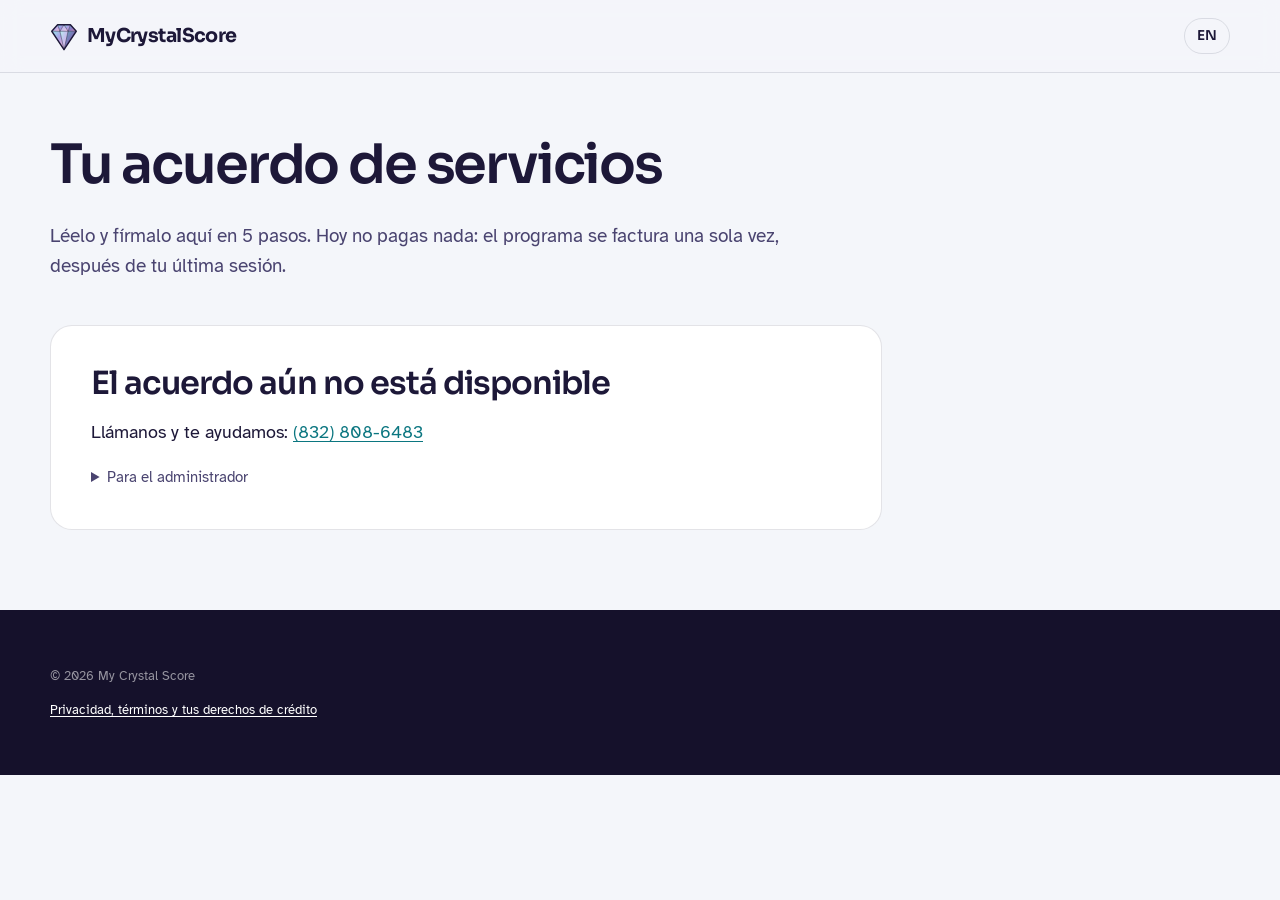
==== commit 8535566f: "Price as one $1,200 program fee billed after the final session Co-Authored-By: Claude Fable 5.1 <nor" ====
--- a/agreement.html
+++ b/agreement.html
@@ -48,8 +48,8 @@
     <div class="page-head">
       <h1><span lang="es">Tu acuerdo de servicios</span><span lang="en">Your service agreement</span></h1>
       <p class="section-lede">
-        <span lang="es">Léelo y fírmalo aquí en 5 pasos. Hoy no pagas nada: cada sesión se factura después de recibirla.</span>
-        <span lang="en">Read and sign it here in 5 steps. You pay nothing today: each session is invoiced after you receive it.</span>
+        <span lang="es">Léelo y fírmalo aquí en 5 pasos. Hoy no pagas nada: el programa se factura una sola vez, después de tu última sesión.</span>
+        <span lang="en">Read and sign it here in 5 steps. You pay nothing today: the program is invoiced once, after your last session.</span>
       </p>
     </div>
 
@@ -194,7 +194,7 @@
               </div>
               <label class="consent" for="ag-agree">
                 <input type="checkbox" id="ag-agree">
-                <span><span lang="es">Leí y acepto este contrato. Entiendo que hoy no pago nada y que cada sesión se factura después de recibirla.</span><span lang="en">I have read and agree to this contract. I understand I pay nothing today and each session is invoiced after I receive it.</span><p class="field-error" hidden></p></span>
+                <span><span lang="es">Leí y acepto este contrato. Entiendo que hoy no pago nada y que el programa se factura una sola vez, después de mi última sesión.</span><span lang="en">I have read and agree to this contract. I understand I pay nothing today and the program is invoiced once, after my last session.</span><p class="field-error" hidden></p></span>
               </label>
             </div>
 
@@ -214,7 +214,7 @@
         <ul class="check-list">
           <li><span lang="es">Puedes cancelar sin costo hasta la medianoche del</span><span lang="en">You can cancel at no cost until midnight on</span> <strong data-done-deadline></strong>.</li>
           <li><span lang="es">Tu primera sesión puede agendarse a partir del</span><span lang="en">Your first session can be scheduled starting</span> <strong data-done-earliest></strong>.</li>
-          <li><span lang="es">Hoy no pagas nada. Te llegará una factura después de cada sesión.</span><span lang="en">You pay nothing today. You'll get an invoice after each session.</span></li>
+          <li><span lang="es">Hoy no pagas nada. Te llegará una sola factura después de tu última sesión.</span><span lang="en">You pay nothing today. You'll get one invoice after your last session.</span></li>
         </ul>
         <div class="success-actions">
           <a class="btn btn-primary" data-download href="#"><span lang="es">Descargar mi copia</span><span lang="en">Download my copy</span></a>
